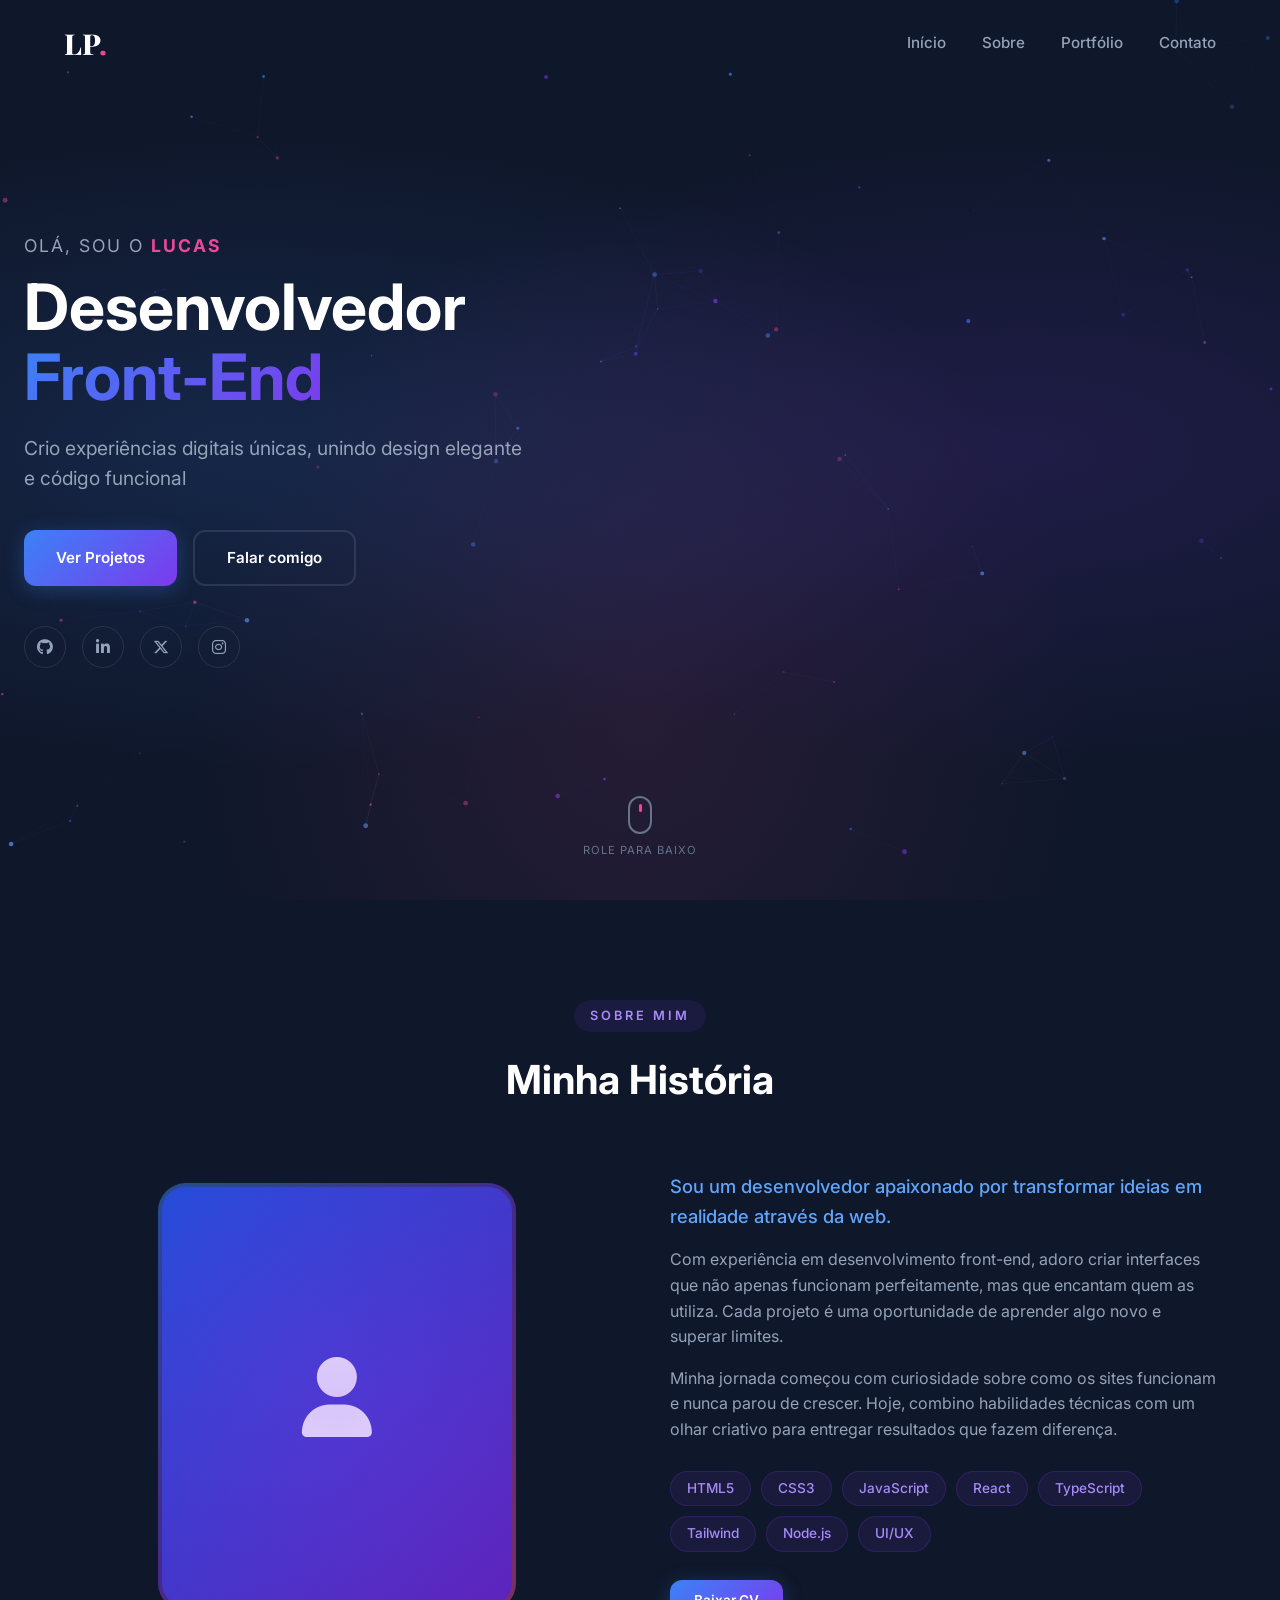
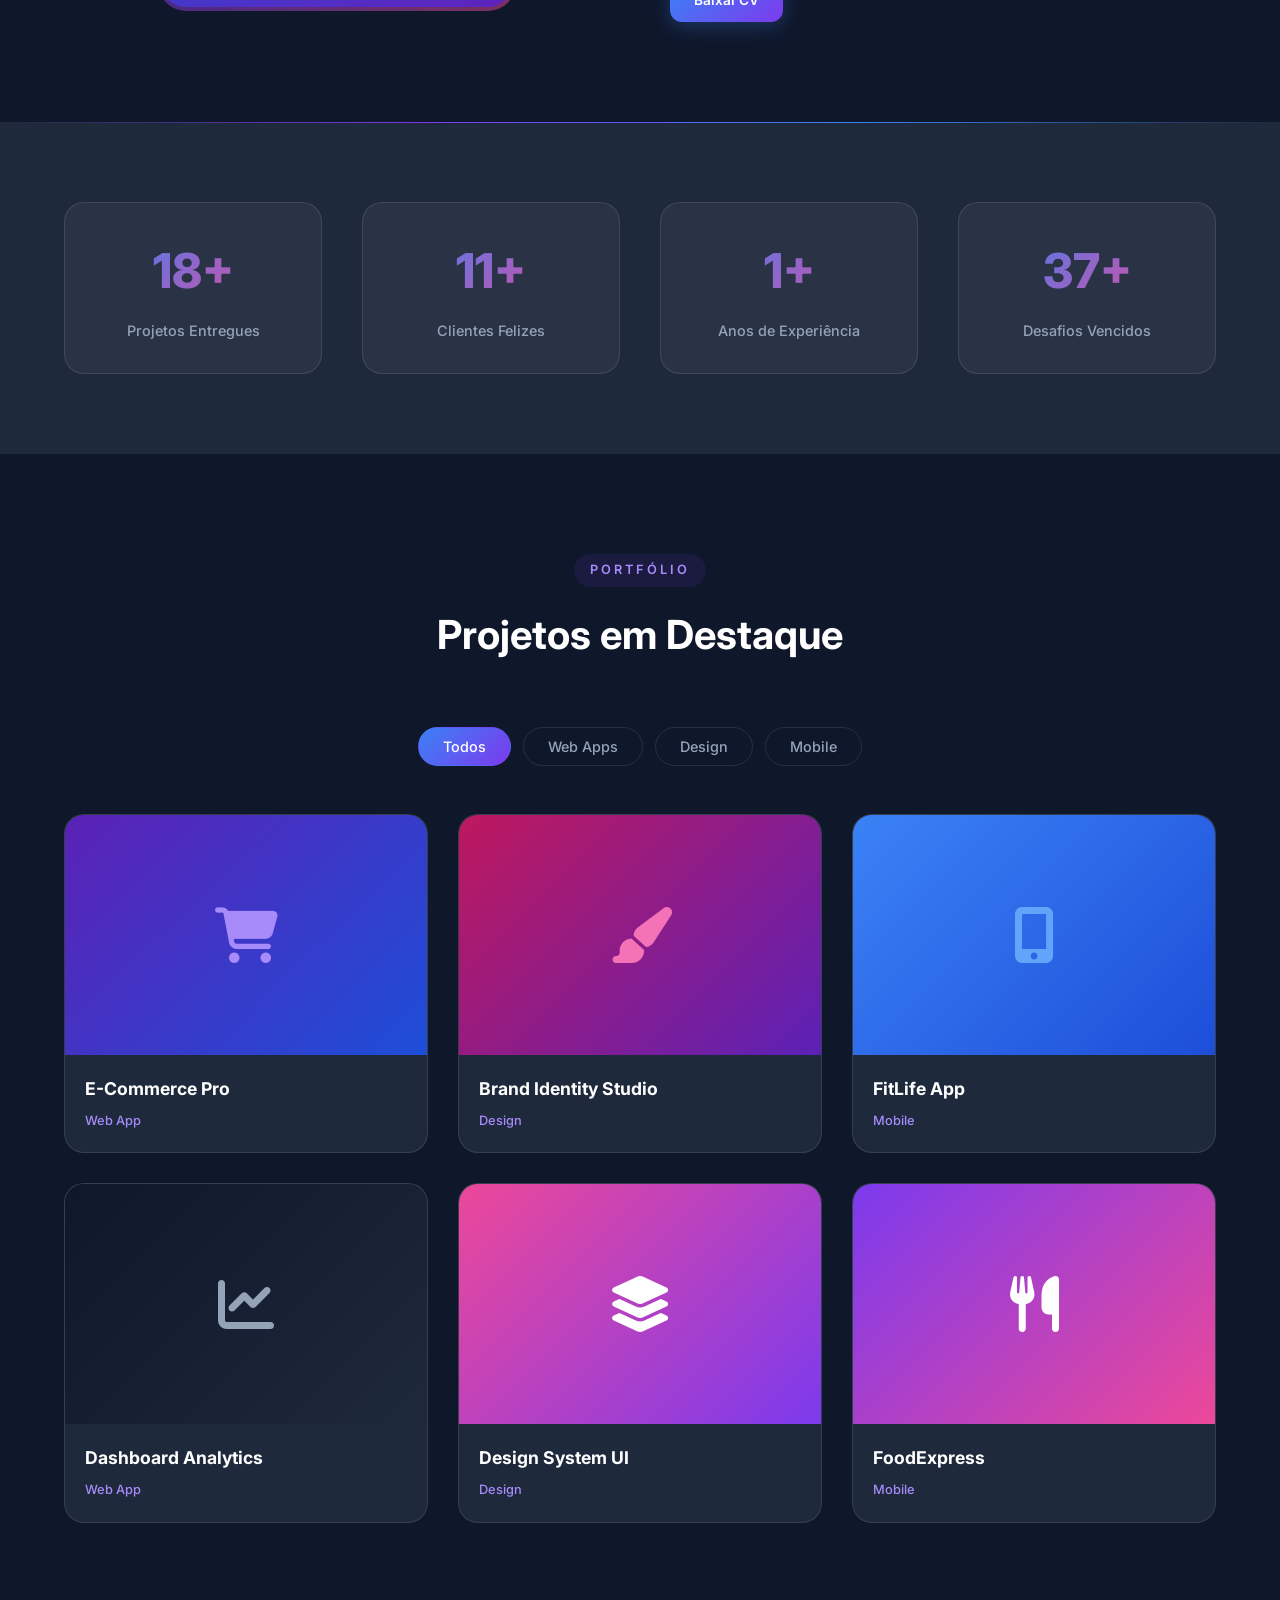
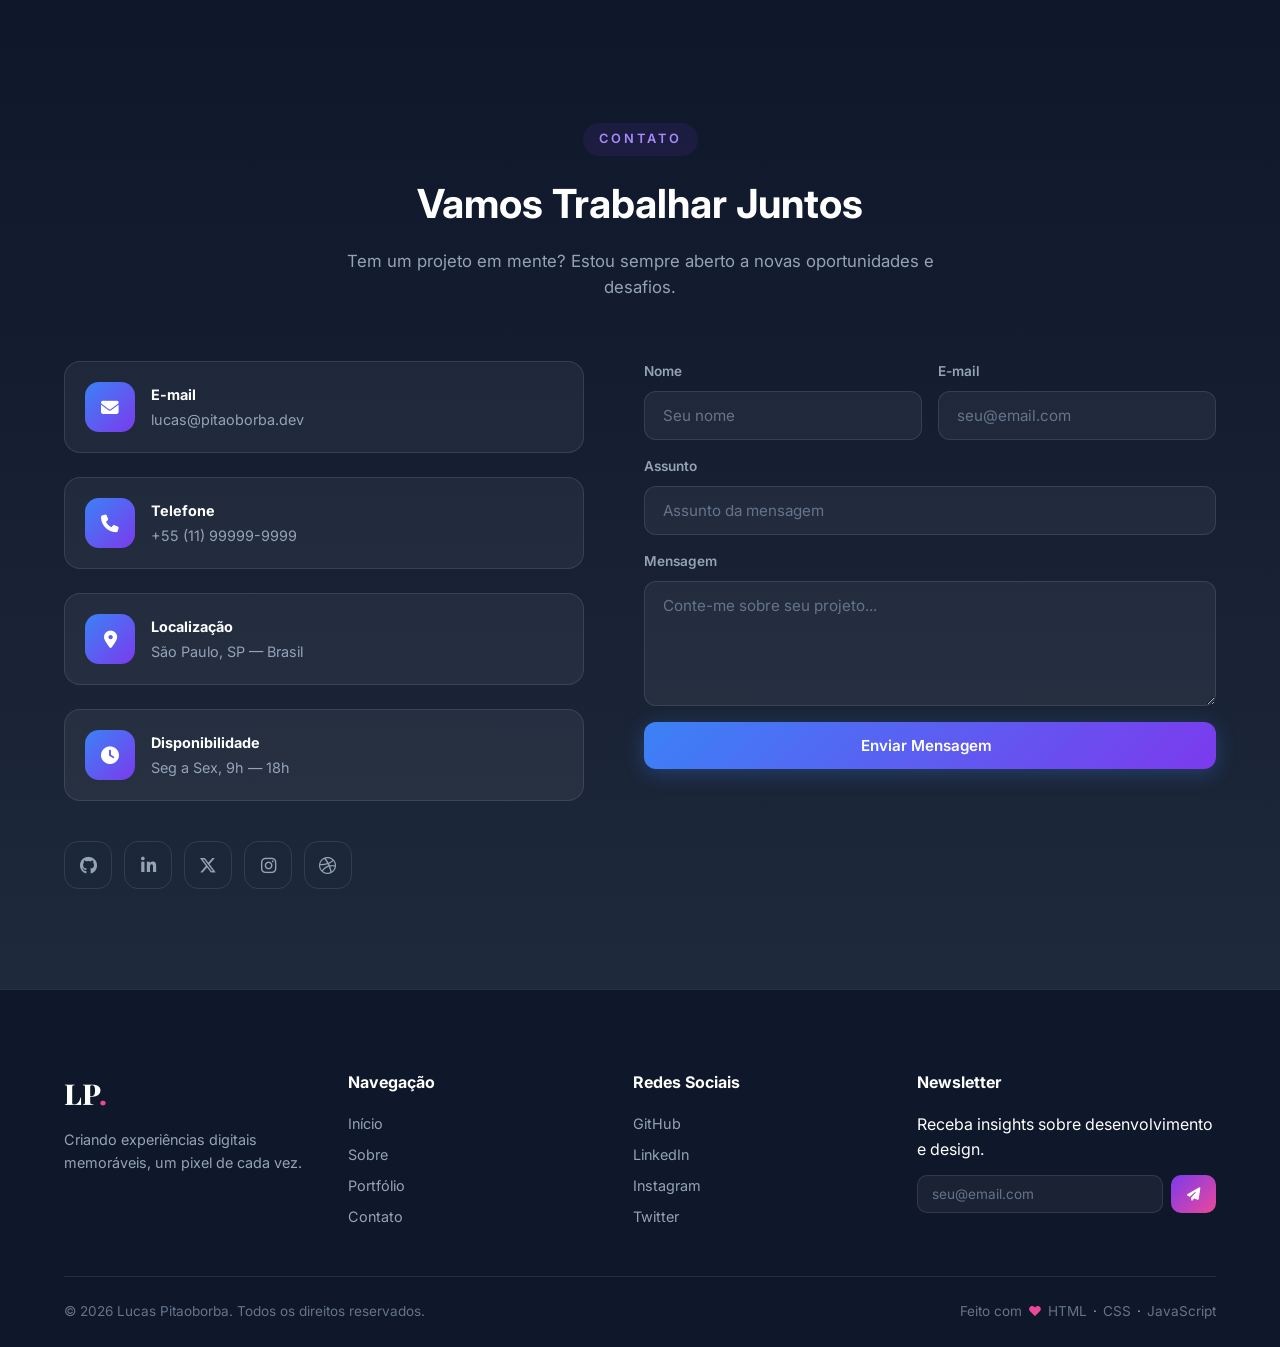
==== index.html @ 666e2760 "criacao do site" ====
<!DOCTYPE html>
<html lang="pt-BR">
<head>
  <meta charset="UTF-8">
  <meta name="viewport" content="width=device-width, initial-scale=1.0">
  <title>Lucas Pitaoborba — Portfólio</title>
  <link rel="stylesheet" href="style.css">
  <link rel="preconnect" href="https://fonts.googleapis.com">
  <link href="https://fonts.googleapis.com/css2?family=Inter:wght@300;400;500;600;700;800&family=Playfair+Display:wght@700&display=swap" rel="stylesheet">
  <link rel="stylesheet" href="https://cdnjs.cloudflare.com/ajax/libs/font-awesome/6.5.0/css/all.min.css">
</head>
<body>

  <!-- NAVBAR -->
  <nav class="navbar" id="navbar">
    <div class="nav-container">
      <a href="#" class="logo">LP<span>.</span></a>
      <ul class="nav-links" id="navLinks">
        <li><a href="#home">Início</a></li>
        <li><a href="#about">Sobre</a></li>
        <li><a href="#portfolio">Portfólio</a></li>
        <li><a href="#contact">Contato</a></li>
      </ul>
      <button class="hamburger" id="hamburger" aria-label="Menu">
        <span></span><span></span><span></span>
      </button>
    </div>
  </nav>

  <!-- HERO -->
  <section class="hero" id="home">
    <canvas id="heroCanvas"></canvas>
    <div class="hero-content">
      <p class="hero-greeting">Olá, sou o <span class="highlight">Lucas</span></p>
      <h1 class="hero-title">Desenvolvedor<br><span class="highlight">Front-End</span></h1>
      <p class="hero-subtitle">Crio experiências digitais únicas, unindo design elegante e código funcional</p>
      <div class="hero-buttons">
        <a href="#portfolio" class="btn btn-primary">Ver Projetos</a>
        <a href="#contact" class="btn btn-outline">Falar comigo</a>
      </div>
      <div class="hero-social">
        <a href="#" aria-label="GitHub"><i class="fab fa-github"></i></a>
        <a href="#" aria-label="LinkedIn"><i class="fab fa-linkedin-in"></i></a>
        <a href="#" aria-label="Twitter"><i class="fab fa-x-twitter"></i></a>
        <a href="#" aria-label="Instagram"><i class="fab fa-instagram"></i></a>
      </div>
    </div>
    <div class="scroll-indicator">
      <div class="mouse">
        <div class="wheel"></div>
      </div>
      <span>Role para baixo</span>
    </div>
  </section>

  <!-- ABOUT -->
  <section class="about" id="about">
    <div class="container">
      <div class="section-header">
        <span class="section-tag">Sobre Mim</span>
        <h2>Minha História</h2>
      </div>
      <div class="about-grid">
        <div class="about-image">
          <div class="image-wrapper">
            <div class="image-placeholder">
              <i class="fas fa-user"></i>
            </div>
            <div class="accent-border"></div>
          </div>
        </div>
        <div class="about-text">
          <p class="about-lead">Sou um desenvolvedor apaixonado por transformar ideias em realidade através da web.</p>
          <p>Com experiência em desenvolvimento front-end, adoro criar interfaces que não apenas funcionam perfeitamente, mas que encantam quem as utiliza. Cada projeto é uma oportunidade de aprender algo novo e superar limites.</p>
          <p>Minha jornada começou com curiosidade sobre como os sites funcionam e nunca parou de crescer. Hoje, combino habilidades técnicas com um olhar criativo para entregar resultados que fazem diferença.</p>
          <div class="skills">
            <div class="skill-tag">HTML5</div>
            <div class="skill-tag">CSS3</div>
            <div class="skill-tag">JavaScript</div>
            <div class="skill-tag">React</div>
            <div class="skill-tag">TypeScript</div>
            <div class="skill-tag">Tailwind</div>
            <div class="skill-tag">Node.js</div>
            <div class="skill-tag">UI/UX</div>
          </div>
          <a href="#" class="btn btn-primary btn-sm">Baixar CV</a>
        </div>
      </div>
    </div>
  </section>

  <!-- STATS -->
  <section class="stats">
    <div class="container">
      <div class="stats-grid">
        <div class="stat-item">
          <span class="stat-number" data-target="50">0</span>
          <span class="stat-label">Projetos Entregues</span>
        </div>
        <div class="stat-item">
          <span class="stat-number" data-target="30">0</span>
          <span class="stat-label">Clientes Felizes</span>
        </div>
        <div class="stat-item">
          <span class="stat-number" data-target="5">0</span>
          <span class="stat-label">Anos de Experiência</span>
        </div>
        <div class="stat-item">
          <span class="stat-number" data-target="100">0</span>
          <span class="stat-label">Desafios Vencidos</span>
        </div>
      </div>
    </div>
  </section>

  <!-- PORTFOLIO -->
  <section class="portfolio" id="portfolio">
    <div class="container">
      <div class="section-header">
        <span class="section-tag">Portfólio</span>
        <h2>Projetos em Destaque</h2>
      </div>
      <div class="filter-bar">
        <button class="filter-btn active" data-filter="all">Todos</button>
        <button class="filter-btn" data-filter="web">Web Apps</button>
        <button class="filter-btn" data-filter="design">Design</button>
        <button class="filter-btn" data-filter="mobile">Mobile</button>
      </div>
      <div class="portfolio-grid" id="portfolioGrid">
        <div class="portfolio-card" data-category="web">
          <div class="card-image">
            <div class="image-placeholder-purple">
              <i class="fas fa-shopping-cart"></i>
            </div>
            <div class="card-overlay">
              <div class="overlay-content">
                <h3>E-Commerce Pro</h3>
                <p>Plataforma de e-commerce completa com pagamento integrado</p>
                <div class="overlay-tags">
                  <span>React</span><span>Node.js</span><span>MongoDB</span>
                </div>
                <div class="card-links">
                  <a href="#" aria-label="Ver projeto"><i class="fas fa-external-link-alt"></i></a>
                  <a href="#" aria-label="Código fonte"><i class="fab fa-github"></i></a>
                </div>
              </div>
            </div>
          </div>
          <div class="card-info">
            <h4>E-Commerce Pro</h4>
            <span class="card-category">Web App</span>
          </div>
        </div>

        <div class="portfolio-card" data-category="design">
          <div class="card-image">
            <div class="image-placeholder-pink">
              <i class="fas fa-paint-brush"></i>
            </div>
            <div class="card-overlay">
              <div class="overlay-content">
                <h3>Brand Identity Studio</h3>
                <p>Redesign completo de identidade visual para startup</p>
                <div class="overlay-tags">
                  <span>Figma</span><span>Illustrator</span><span>CSS</span>
                </div>
                <div class="card-links">
                  <a href="#" aria-label="Ver projeto"><i class="fas fa-external-link-alt"></i></a>
                  <a href="#" aria-label="Código fonte"><i class="fab fa-github"></i></a>
                </div>
              </div>
            </div>
          </div>
          <div class="card-info">
            <h4>Brand Identity Studio</h4>
            <span class="card-category">Design</span>
          </div>
        </div>

        <div class="portfolio-card" data-category="mobile">
          <div class="card-image">
            <div class="image-placeholder-blue">
              <i class="fas fa-mobile-alt"></i>
            </div>
            <div class="card-overlay">
              <div class="overlay-content">
                <h3>FitLife App</h3>
                <p>App de monitoramento de fitness com gamificação</p>
                <div class="overlay-tags">
                  <span>React Native</span><span>Firebase</span><span>SVG</span>
                </div>
                <div class="card-links">
                  <a href="#" aria-label="Ver projeto"><i class="fas fa-external-link-alt"></i></a>
                  <a href="#" aria-label="Código fonte"><i class="fab fa-github"></i></a>
                </div>
              </div>
            </div>
          </div>
          <div class="card-info">
            <h4>FitLife App</h4>
            <span class="card-category">Mobile</span>
          </div>
        </div>

        <div class="portfolio-card" data-category="web">
          <div class="card-image">
            <div class="image-placeholder-dark">
              <i class="fas fa-chart-line"></i>
            </div>
            <div class="card-overlay">
              <div class="overlay-content">
                <h3>Dashboard Analytics</h3>
                <p>Dashboard interativo de analytics em tempo real</p>
                <div class="overlay-tags">
                  <span>Vue.js</span><span>D3.js</span><span>Express</span>
                </div>
                <div class="card-links">
                  <a href="#" aria-label="Ver projeto"><i class="fas fa-external-link-alt"></i></a>
                  <a href="#" aria-label="Código fonte"><i class="fab fa-github"></i></a>
                </div>
              </div>
            </div>
          </div>
          <div class="card-info">
            <h4>Dashboard Analytics</h4>
            <span class="card-category">Web App</span>
          </div>
        </div>

        <div class="portfolio-card" data-category="design">
          <div class="card-image">
            <div class="image-placeholder-rose">
              <i class="fas fa-layer-group"></i>
            </div>
            <div class="card-overlay">
              <div class="overlay-content">
                <h3>Design System UI</h3>
                <p>Sistema de design escalável com componentes reutilizáveis</p>
                <div class="overlay-tags">
                  <span>Storybook</span><span>TypeScript</span><span>CSS</span>
                </div>
                <div class="card-links">
                  <a href="#" aria-label="Ver projeto"><i class="fas fa-external-link-alt"></i></a>
                  <a href="#" aria-label="Código fonte"><i class="fab fa-github"></i></a>
                </div>
              </div>
            </div>
          </div>
          <div class="card-info">
            <h4>Design System UI</h4>
            <span class="card-category">Design</span>
          </div>
        </div>

        <div class="portfolio-card" data-category="mobile">
          <div class="card-image">
            <div class="image-placeholder-ultra">
              <i class="fas fa-utensils"></i>
            </div>
            <div class="card-overlay">
              <div class="overlay-content">
                <h3>FoodExpress</h3>
                <p>App de delivery com rastreamento em tempo real</p>
                <div class="overlay-tags">
                  <span>Flutter</span><span>Node.js</span><span>Mapbox</span>
                </div>
                <div class="card-links">
                  <a href="#" aria-label="Ver projeto"><i class="fas fa-external-link-alt"></i></a>
                  <a href="#" aria-label="Código fonte"><i class="fab fa-github"></i></a>
                </div>
              </div>
            </div>
          </div>
          <div class="card-info">
            <h4>FoodExpress</h4>
            <span class="card-category">Mobile</span>
          </div>
        </div>
      </div>
    </div>
  </section>

  <!-- CONTACT -->
  <section class="contact" id="contact">
    <div class="container">
      <div class="section-header">
        <span class="section-tag">Contato</span>
        <h2>Vamos Trabalhar Juntos</h2>
        <p class="section-desc">Tem um projeto em mente? Estou sempre aberto a novas oportunidades e desafios.</p>
      </div>
      <div class="contact-grid">
        <div class="contact-info">
          <div class="contact-item">
            <div class="contact-icon"><i class="fas fa-envelope"></i></div>
            <div>
              <h4>E-mail</h4>
              <p>lucas@pitaoborba.dev</p>
            </div>
          </div>
          <div class="contact-item">
            <div class="contact-icon"><i class="fas fa-phone"></i></div>
            <div>
              <h4>Telefone</h4>
              <p>+55 (11) 99999-9999</p>
            </div>
          </div>
          <div class="contact-item">
            <div class="contact-icon"><i class="fas fa-map-marker-alt"></i></div>
            <div>
              <h4>Localização</h4>
              <p>São Paulo, SP — Brasil</p>
            </div>
          </div>
          <div class="contact-item">
            <div class="contact-icon"><i class="fas fa-clock"></i></div>
            <div>
              <h4>Disponibilidade</h4>
              <p>Seg a Sex, 9h — 18h</p>
            </div>
          </div>
          <div class="contact-socials">
            <a href="#" class="contact-social" aria-label="GitHub"><i class="fab fa-github"></i></a>
            <a href="#" class="contact-social" aria-label="LinkedIn"><i class="fab fa-linkedin-in"></i></a>
            <a href="#" class="contact-social" aria-label="Twitter"><i class="fab fa-x-twitter"></i></a>
            <a href="#" class="contact-social" aria-label="Instagram"><i class="fab fa-instagram"></i></a>
            <a href="#" class="contact-social" aria-label="Dribbble"><i class="fab fa-dribbble"></i></a>
          </div>
        </div>
        <form class="contact-form" id="contactForm">
          <div class="form-row">
            <div class="form-group">
              <label for="name">Nome</label>
              <input type="text" id="name" name="name" placeholder="Seu nome" required>
            </div>
            <div class="form-group">
              <label for="email">E-mail</label>
              <input type="email" id="email" name="email" placeholder="seu@email.com" required>
            </div>
          </div>
          <div class="form-group">
            <label for="subject">Assunto</label>
            <input type="text" id="subject" name="subject" placeholder="Assunto da mensagem">
          </div>
          <div class="form-group">
            <label for="message">Mensagem</label>
            <textarea id="message" name="message" rows="5" placeholder="Conte-me sobre seu projeto..." required></textarea>
          </div>
          <button type="submit" class="btn btn-primary btn-full">
            <span class="btn-text">Enviar Mensagem</span>
            <span class="btn-loader"></span>
          </button>
          <div class="form-success" id="formSuccess" style="display:none;">
            <i class="fas fa-check-circle"></i>
            <p>Mensagem enviada com sucesso! Entrarei em contato em breve.</p>
          </div>
        </form>
      </div>
    </div>
  </section>

  <!-- FOOTER -->
  <footer class="footer">
    <div class="container">
      <div class="footer-grid">
        <div class="footer-brand">
          <a href="#" class="logo">LP<span>.</span></a>
          <p>Criando experiências digitais memoráveis, um pixel de cada vez.</p>
        </div>
        <div class="footer-links">
          <h4>Navegação</h4>
          <a href="#home">Início</a>
          <a href="#about">Sobre</a>
          <a href="#portfolio">Portfólio</a>
          <a href="#contact">Contato</a>
        </div>
        <div class="footer-links">
          <h4>Redes Sociais</h4>
          <a href="#">GitHub</a>
          <a href="#">LinkedIn</a>
          <a href="#">Instagram</a>
          <a href="#">Twitter</a>
        </div>
        <div class="footer-newsletter">
          <h4>Newsletter</h4>
          <p>Receba insights sobre desenvolvimento e design.</p>
          <form class="newsletter-form" id="newsletterForm">
            <input type="email" placeholder="seu@email.com" required>
            <button type="submit"><i class="fas fa-paper-plane"></i></button>
          </form>
        </div>
      </div>
      <div class="footer-bottom">
        <p>&copy; 2026 Lucas Pitaoborba. Todos os direitos reservados.</p>
        <div class="footer-tech">
          <span>Feito com</span>
          <span class="tech-heart">♥</span>
          <span>HTML</span>
          <span class="tech-dot">·</span>
          <span>CSS</span>
          <span class="tech-dot">·</span>
          <span>JavaScript</span>
        </div>
      </div>
    </div>
  </footer>

  <!-- BACK TO TOP -->
  <button class="back-to-top" id="backToTop" aria-label="Voltar ao topo">
    <i class="fas fa-chevron-up"></i>
  </button>

  <script src="script.js"></script>
</body>
</html>
---- style.css ----
/* ============================================
   CSS Variables & Reset
   ============================================ */
:root {
  --blue: #3B82F6;
  --blue-light: #60A5FA;
  --blue-dark: #1D4ED8;
  --purple: #7C3AED;
  --purple-light: #A78BFA;
  --purple-dark: #5B21B6;
  --pink: #EC4899;
  --pink-light: #F472B6;
  --pink-dark: #BE185D;
  --dark: #0F172A;
  --dark-light: #1E293B;
  --gray: #64748B;
  --gray-light: #94A3B8;
  --white: #FFFFFF;
  --glass: rgba(255, 255, 255, 0.05);
  --glass-border: rgba(255, 255, 255, 0.1);
  --shadow: 0 4px 30px rgba(0, 0, 0, 0.3);
  --transition: all 0.3s cubic-bezier(0.4, 0, 0.2, 1);
}

*, *::before, *::after {
  margin: 0;
  padding: 0;
  box-sizing: border-box;
}

html {
  scroll-behavior: smooth;
  scroll-padding-top: 80px;
}

body {
  font-family: 'Inter', sans-serif;
  background-color: var(--dark);
  color: var(--white);
  overflow-x: hidden;
  line-height: 1.6;
}

::selection {
  background: var(--purple);
  color: var(--white);
}

::-webkit-scrollbar {
  width: 8px;
}
::-webkit-scrollbar-track {
  background: var(--dark);
}
::-webkit-scrollbar-thumb {
  background: linear-gradient(var(--purple), var(--blue));
  border-radius: 4px;
}

a {
  text-decoration: none;
  color: inherit;
}

img {
  max-width: 100%;
  display: block;
}

.container {
  max-width: 1200px;
  margin: 0 auto;
  padding: 0 24px;
}

/* ============================================
   Navbar
   ============================================ */
.navbar {
  position: fixed;
  top: 0;
  left: 0;
  width: 100%;
  z-index: 1000;
  padding: 20px 0;
  transition: var(--transition);
}

.navbar.scrolled {
  background: rgba(15, 23, 42, 0.9);
  backdrop-filter: blur(20px);
  padding: 12px 0;
  border-bottom: 1px solid var(--glass-border);
}

.nav-container {
  max-width: 1200px;
  margin: 0 auto;
  padding: 0 24px;
  display: flex;
  justify-content: space-between;
  align-items: center;
}

.logo {
  font-size: 1.8rem;
  font-weight: 800;
  color: var(--white);
  font-family: 'Playfair Display', serif;
}

.logo span {
  color: var(--pink);
}

.nav-links {
  display: flex;
  list-style: none;
  gap: 36px;
}

.nav-links a {
  font-weight: 500;
  font-size: 0.95rem;
  color: var(--gray-light);
  transition: var(--transition);
  position: relative;
}

.nav-links a::after {
  content: '';
  position: absolute;
  bottom: -4px;
  left: 0;
  width: 0;
  height: 2px;
  background: linear-gradient(90deg, var(--blue), var(--purple));
  transition: var(--transition);
}

.nav-links a:hover {
  color: var(--white);
}

.nav-links a:hover::after {
  width: 100%;
}

.hamburger {
  display: none;
  flex-direction: column;
  gap: 5px;
  cursor: pointer;
  background: none;
  border: none;
  padding: 4px;
}

.hamburger span {
  width: 25px;
  height: 2px;
  background: var(--white);
  border-radius: 2px;
  transition: var(--transition);
}

.hamburger.active span:nth-child(1) {
  transform: rotate(45deg) translate(5px, 5px);
}
.hamburger.active span:nth-child(2) {
  opacity: 0;
}
.hamburger.active span:nth-child(3) {
  transform: rotate(-45deg) translate(5px, -5px);
}

/* ============================================
   Hero Section
   ============================================ */
.hero {
  min-height: 100vh;
  display: flex;
  align-items: center;
  position: relative;
  overflow: hidden;
  padding: 0 24px;
}

#heroCanvas {
  position: absolute;
  top: 0;
  left: 0;
  width: 100%;
  height: 100%;
  z-index: 0;
}

.hero::before {
  content: '';
  position: absolute;
  top: 0;
  left: 0;
  width: 100%;
  height: 100%;
  background: radial-gradient(ellipse at 20% 50%, rgba(59, 130, 246, 0.15) 0%, transparent 50%),
              radial-gradient(ellipse at 80% 50%, rgba(124, 58, 237, 0.15) 0%, transparent 50%),
              radial-gradient(ellipse at 50% 80%, rgba(236, 72, 153, 0.1) 0%, transparent 50%);
  z-index: 1;
}

.hero-content {
  position: relative;
  z-index: 2;
  max-width: 700px;
  animation: fadeUp 1s ease-out 0.3s both;
}

.hero-greeting {
  font-size: 1.1rem;
  color: var(--gray-light);
  margin-bottom: 12px;
  letter-spacing: 2px;
  text-transform: uppercase;
}

.hero-greeting .highlight {
  color: var(--pink);
  font-weight: 700;
}

.hero-title {
  font-size: 4rem;
  font-weight: 700;
  line-height: 1.1;
  margin-bottom: 20px;
}

.hero-title .highlight {
  background: linear-gradient(135deg, var(--blue), var(--purple));
  -webkit-background-clip: text;
  -webkit-text-fill-color: transparent;
  background-clip: text;
}

.hero-subtitle {
  font-size: 1.2rem;
  color: var(--gray-light);
  margin-bottom: 36px;
  max-width: 500px;
}

.hero-buttons {
  display: flex;
  gap: 16px;
  margin-bottom: 40px;
}

.hero-social {
  display: flex;
  gap: 16px;
}

.hero-social a {
  width: 42px;
  height: 42px;
  border-radius: 50%;
  border: 1px solid var(--glass-border);
  display: flex;
  align-items: center;
  justify-content: center;
  color: var(--gray-light);
  transition: var(--transition);
  font-size: 1rem;
}

.hero-social a:hover {
  background: linear-gradient(135deg, var(--blue), var(--purple));
  border-color: transparent;
  color: var(--white);
  transform: translateY(-3px);
}

/* Mouse scroll indicator */
.scroll-indicator {
  position: absolute;
  bottom: 40px;
  left: 50%;
  transform: translateX(-50%);
  display: flex;
  flex-direction: column;
  align-items: center;
  gap: 8px;
  z-index: 2;
  animation: float 2s ease-in-out infinite;
}

.scroll-indicator span {
  font-size: 0.7rem;
  color: var(--gray);
  letter-spacing: 1px;
  text-transform: uppercase;
}

.mouse {
  width: 24px;
  height: 38px;
  border: 2px solid var(--gray);
  border-radius: 12px;
  display: flex;
  justify-content: center;
  padding-top: 6px;
}

.wheel {
  width: 3px;
  height: 8px;
  background: var(--pink);
  border-radius: 2px;
  animation: scrollWheel 2s ease-in-out infinite;
}

@keyframes scrollWheel {
  0%, 100% { opacity: 1; transform: translateY(0); }
  50% { opacity: 0; transform: translateY(10px); }
}

/* ============================================
   Buttons
   ============================================ */
.btn {
  display: inline-flex;
  align-items: center;
  justify-content: center;
  gap: 8px;
  padding: 14px 32px;
  border-radius: 12px;
  font-weight: 600;
  font-size: 0.95rem;
  cursor: pointer;
  transition: var(--transition);
  border: none;
  font-family: inherit;
}

.btn-primary {
  background: linear-gradient(135deg, var(--blue), var(--purple));
  color: var(--white);
  box-shadow: 0 4px 20px rgba(59, 130, 246, 0.3);
}

.btn-primary:hover {
  transform: translateY(-2px);
  box-shadow: 0 8px 30px rgba(59, 130, 246, 0.4);
}

.btn-outline {
  background: transparent;
  color: var(--white);
  border: 2px solid var(--glass-border);
}

.btn-outline:hover {
  border-color: var(--purple);
  background: rgba(124, 58, 237, 0.1);
  transform: translateY(-2px);
}

.btn-sm {
  padding: 10px 24px;
  font-size: 0.85rem;
}

.btn-full {
  width: 100%;
}

/* ============================================
   Section Headers
   ============================================ */
.section-header {
  text-align: center;
  margin-bottom: 60px;
}

.section-tag {
  display: inline-block;
  font-size: 0.8rem;
  font-weight: 600;
  text-transform: uppercase;
  letter-spacing: 3px;
  color: var(--purple-light);
  background: rgba(124, 58, 237, 0.1);
  padding: 6px 16px;
  border-radius: 20px;
  margin-bottom: 16px;
}

.section-header h2 {
  font-size: 2.5rem;
  font-weight: 700;
  margin-bottom: 12px;
}

.section-header h2 .highlight {
  background: linear-gradient(135deg, var(--blue), var(--pink));
  -webkit-background-clip: text;
  -webkit-text-fill-color: transparent;
  background-clip: text;
}

.section-desc {
  color: var(--gray-light);
  max-width: 600px;
  margin: 0 auto;
  font-size: 1.05rem;
}

/* ============================================
   About Section
   ============================================ */
.about {
  padding: 100px 0;
  background: linear-gradient(180deg, var(--dark) 0%, rgba(15, 23, 42, 0.95) 100%);
}

.about-grid {
  display: grid;
  grid-template-columns: 1fr 1fr;
  gap: 60px;
  align-items: center;
}

.about-image {
  display: flex;
  justify-content: center;
}

.image-wrapper {
  position: relative;
  width: 350px;
  height: 420px;
}

.image-placeholder {
  width: 100%;
  height: 100%;
  border-radius: 24px;
  background: linear-gradient(135deg, var(--blue-dark), var(--purple-dark));
  display: flex;
  align-items: center;
  justify-content: center;
  font-size: 5rem;
  color: var(--white);
  position: relative;
  overflow: hidden;
}

.image-placeholder::before {
  content: '';
  position: absolute;
  top: -50%;
  left: -50%;
  width: 200%;
  height: 200%;
  background: radial-gradient(circle, rgba(124, 58, 237, 0.3) 0%, transparent 70%);
  animation: rotateGlow 6s linear infinite;
}

@keyframes rotateGlow {
  from { transform: rotate(0deg); }
  to { transform: rotate(360deg); }
}

.accent-border {
  position: absolute;
  inset: -4px;
  border-radius: 28px;
  background: linear-gradient(135deg, var(--blue), var(--purple), var(--pink));
  z-index: -1;
  opacity: 0.5;
}

.about-text .about-lead {
  font-size: 1.15rem;
  color: var(--blue-light);
  font-weight: 500;
  margin-bottom: 16px;
}

.about-text p {
  color: var(--gray-light);
  margin-bottom: 16px;
  font-size: 1rem;
}

.skills {
  display: flex;
  flex-wrap: wrap;
  gap: 10px;
  margin: 28px 0;
}

.skill-tag {
  padding: 6px 16px;
  border-radius: 20px;
  font-size: 0.85rem;
  font-weight: 500;
  background: rgba(124, 58, 237, 0.1);
  border: 1px solid rgba(124, 58, 237, 0.2);
  color: var(--purple-light);
  transition: var(--transition);
}

.skill-tag:hover {
  background: rgba(124, 58, 237, 0.2);
  border-color: var(--purple);
  transform: translateY(-2px);
}

/* ============================================
   Stats Section
   ============================================ */
.stats {
  padding: 80px 0;
  background: var(--dark-light);
  position: relative;
  overflow: hidden;
}

.stats::before {
  content: '';
  position: absolute;
  top: 0;
  left: 0;
  width: 100%;
  height: 1px;
  background: linear-gradient(90deg, transparent, var(--purple), var(--blue), transparent);
}

.stats-grid {
  display: grid;
  grid-template-columns: repeat(4, 1fr);
  gap: 40px;
}

.stat-item {
  text-align: center;
  padding: 30px;
  border-radius: 20px;
  background: var(--glass);
  border: 1px solid var(--glass-border);
  transition: var(--transition);
}

.stat-item:hover {
  transform: translateY(-8px);
  border-color: var(--purple);
  box-shadow: 0 20px 40px rgba(124, 58, 237, 0.1);
}

.stat-number {
  display: block;
  font-size: 3rem;
  font-weight: 800;
  background: linear-gradient(135deg, var(--blue), var(--pink));
  -webkit-background-clip: text;
  -webkit-text-fill-color: transparent;
  background-clip: text;
  margin-bottom: 8px;
}

.stat-label {
  color: var(--gray-light);
  font-size: 0.9rem;
  font-weight: 500;
}

/* ============================================
   Portfolio Section
   ============================================ */
.portfolio {
  padding: 100px 0;
  background: var(--dark);
}

.filter-bar {
  display: flex;
  justify-content: center;
  gap: 12px;
  margin-bottom: 48px;
  flex-wrap: wrap;
}

.filter-btn {
  padding: 10px 24px;
  border-radius: 25px;
  border: 1px solid var(--glass-border);
  background: transparent;
  color: var(--gray-light);
  font-family: inherit;
  font-size: 0.9rem;
  font-weight: 500;
  cursor: pointer;
  transition: var(--transition);
}

.filter-btn:hover,
.filter-btn.active {
  background: linear-gradient(135deg, var(--blue), var(--purple));
  border-color: transparent;
  color: var(--white);
}

.portfolio-grid {
  display: grid;
  grid-template-columns: repeat(3, 1fr);
  gap: 30px;
}

.portfolio-card {
  border-radius: 20px;
  overflow: hidden;
  background: var(--dark-light);
  border: 1px solid var(--glass-border);
  transition: var(--transition);
  cursor: pointer;
}

.portfolio-card:hover {
  transform: translateY(-8px);
  border-color: var(--purple);
  box-shadow: 0 20px 40px rgba(124, 58, 237, 0.15);
}

.portfolio-card.hidden {
  display: none;
}

.card-image {
  position: relative;
  height: 240px;
  overflow: hidden;
}

.image-placeholder-purple,
.image-placeholder-pink,
.image-placeholder-blue,
.image-placeholder-dark,
.image-placeholder-rose,
.image-placeholder-ultra {
  width: 100%;
  height: 100%;
  display: flex;
  align-items: center;
  justify-content: center;
  font-size: 3.5rem;
  transition: var(--transition);
}

.image-placeholder-purple {
  background: linear-gradient(135deg, var(--purple-dark), var(--blue-dark));
  color: var(--purple-light);
}

.image-placeholder-pink {
  background: linear-gradient(135deg, var(--pink-dark), var(--purple-dark));
  color: var(--pink-light);
}

.image-placeholder-blue {
  background: linear-gradient(135deg, var(--blue), var(--blue-dark));
  color: var(--blue-light);
}

.image-placeholder-dark {
  background: linear-gradient(135deg, var(--dark), var(--dark-light));
  color: var(--gray-light);
}

.image-placeholder-rose {
  background: linear-gradient(135deg, var(--pink), var(--purple));
  color: var(--white);
}

.image-placeholder-ultra {
  background: linear-gradient(135deg, var(--purple), var(--pink));
  color: var(--white);
}

.card-overlay {
  position: absolute;
  inset: 0;
  background: rgba(15, 23, 42, 0.9);
  display: flex;
  align-items: center;
  justify-content: center;
  opacity: 0;
  transition: var(--transition);
}

.portfolio-card:hover .card-overlay {
  opacity: 1;
}

.overlay-content {
  text-align: center;
  padding: 24px;
  transform: translateY(20px);
  transition: var(--transition);
}

.portfolio-card:hover .overlay-content {
  transform: translateY(0);
}

.overlay-content h3 {
  font-size: 1.3rem;
  margin-bottom: 8px;
}

.overlay-content p {
  color: var(--gray-light);
  font-size: 0.9rem;
  margin-bottom: 16px;
}

.overlay-tags {
  display: flex;
  gap: 8px;
  justify-content: center;
  flex-wrap: wrap;
  margin-bottom: 16px;
}

.overlay-tags span {
  padding: 4px 10px;
  border-radius: 12px;
  font-size: 0.75rem;
  background: rgba(124, 58, 237, 0.2);
  color: var(--purple-light);
}

.card-links {
  display: flex;
  gap: 12px;
  justify-content: center;
}

.card-links a {
  width: 40px;
  height: 40px;
  border-radius: 50%;
  background: linear-gradient(135deg, var(--blue), var(--purple));
  display: flex;
  align-items: center;
  justify-content: center;
  color: var(--white);
  transition: var(--transition);
  font-size: 1rem;
}

.card-links a:hover {
  transform: scale(1.1);
}

.card-info {
  padding: 20px;
}

.card-info h4 {
  font-size: 1.1rem;
  margin-bottom: 4px;
}

.card-category {
  font-size: 0.8rem;
  color: var(--purple-light);
  font-weight: 500;
}

/* ============================================
   Contact Section
   ============================================ */
.contact {
  padding: 100px 0;
  background: linear-gradient(180deg, var(--dark) 0%, var(--dark-light) 100%);
}

.contact-grid {
  display: grid;
  grid-template-columns: 1fr 1fr;
  gap: 60px;
  align-items: start;
}

.contact-info {
  display: flex;
  flex-direction: column;
  gap: 24px;
}

.contact-item {
  display: flex;
  align-items: center;
  gap: 16px;
  padding: 20px;
  background: var(--glass);
  border: 1px solid var(--glass-border);
  border-radius: 16px;
  transition: var(--transition);
}

.contact-item:hover {
  border-color: var(--purple);
  transform: translateX(4px);
}

.contact-icon {
  width: 50px;
  height: 50px;
  border-radius: 14px;
  background: linear-gradient(135deg, var(--blue), var(--purple));
  display: flex;
  align-items: center;
  justify-content: center;
  font-size: 1.1rem;
  color: var(--white);
  flex-shrink: 0;
}

.contact-item h4 {
  font-size: 0.9rem;
  margin-bottom: 2px;
}

.contact-item p {
  color: var(--gray-light);
  font-size: 0.9rem;
}

.contact-socials {
  display: flex;
  gap: 12px;
  margin-top: 16px;
}

.contact-social {
  width: 48px;
  height: 48px;
  border-radius: 14px;
  border: 1px solid var(--glass-border);
  display: flex;
  align-items: center;
  justify-content: center;
  color: var(--gray-light);
  transition: var(--transition);
  font-size: 1.1rem;
}

.contact-social:hover {
  background: linear-gradient(135deg, var(--purple), var(--pink));
  border-color: transparent;
  color: var(--white);
  transform: translateY(-3px);
}

/* Form */
.contact-form {
  display: flex;
  flex-direction: column;
  gap: 16px;
}

.form-row {
  display: grid;
  grid-template-columns: 1fr 1fr;
  gap: 16px;
}

.form-group {
  display: flex;
  flex-direction: column;
  gap: 8px;
}

.form-group label {
  font-size: 0.85rem;
  font-weight: 600;
  color: var(--gray-light);
}

.form-group input,
.form-group textarea {
  padding: 14px 18px;
  border-radius: 12px;
  border: 1px solid var(--glass-border);
  background: var(--glass);
  color: var(--white);
  font-family: inherit;
  font-size: 0.95rem;
  transition: var(--transition);
  outline: none;
}

.form-group input:focus,
.form-group textarea:focus {
  border-color: var(--purple);
  box-shadow: 0 0 0 3px rgba(124, 58, 237, 0.15);
}

.form-group input::placeholder,
.form-group textarea::placeholder {
  color: var(--gray);
}

.form-group textarea {
  resize: vertical;
  min-height: 120px;
}

.form-success {
  text-align: center;
  padding: 20px;
  border-radius: 12px;
  background: rgba(16, 185, 129, 0.1);
  border: 1px solid rgba(16, 185, 129, 0.3);
  color: #10B981;
}

.form-success i {
  font-size: 2rem;
  margin-bottom: 8px;
  display: block;
}

/* ============================================
   Footer
   ============================================ */
.footer {
  padding: 80px 0 0;
  background: var(--dark);
  border-top: 1px solid var(--glass-border);
}

.footer-grid {
  display: grid;
  grid-template-columns: 1fr 1fr 1fr 1fr;
  gap: 40px;
  padding-bottom: 40px;
  border-bottom: 1px solid var(--glass-border);
}

.footer-brand p {
  color: var(--gray-light);
  font-size: 0.9rem;
  margin-top: 12px;
  max-width: 300px;
}

.footer-links h4,
.footer-newsletter h4 {
  font-size: 1rem;
  margin-bottom: 16px;
  color: var(--white);
}

.footer-links a,
.footer-newsletter a {
  display: block;
  color: var(--gray-light);
  font-size: 0.9rem;
  margin-bottom: 8px;
  transition: var(--transition);
}

.footer-links a:hover {
  color: var(--purple-light);
  padding-left: 4px;
}

.newsletter-form {
  display: flex;
  gap: 8px;
  margin-top: 12px;
}

.newsletter-form input {
  flex: 1;
  padding: 10px 14px;
  border-radius: 10px;
  border: 1px solid var(--glass-border);
  background: var(--glass);
  color: var(--white);
  font-family: inherit;
  font-size: 0.85rem;
  outline: none;
  transition: var(--transition);
}

.newsletter-form input:focus {
  border-color: var(--purple);
}

.newsletter-form input::placeholder {
  color: var(--gray);
}

.newsletter-form button {
  padding: 10px 16px;
  border-radius: 10px;
  border: none;
  background: linear-gradient(135deg, var(--purple), var(--pink));
  color: var(--white);
  cursor: pointer;
  transition: var(--transition);
}

.newsletter-form button:hover {
  transform: scale(1.05);
}

.footer-bottom {
  display: flex;
  justify-content: space-between;
  align-items: center;
  padding: 24px 0;
  flex-wrap: wrap;
  gap: 16px;
}

.footer-bottom p {
  color: var(--gray);
  font-size: 0.85rem;
}

.footer-tech {
  display: flex;
  align-items: center;
  gap: 6px;
  color: var(--gray);
  font-size: 0.85rem;
}

.tech-heart {
  color: var(--pink);
}

.tech-dot {
  color: var(--gray-light);
}

/* ============================================
   Back to Top
   ============================================ */
.back-to-top {
  position: fixed;
  bottom: 30px;
  right: 30px;
  width: 50px;
  height: 50px;
  border-radius: 50%;
  background: linear-gradient(135deg, var(--blue), var(--purple));
  border: none;
  color: var(--white);
  font-size: 1.2rem;
  cursor: pointer;
  opacity: 0;
  visibility: hidden;
  transition: var(--transition);
  z-index: 100;
  box-shadow: 0 4px 15px rgba(59, 130, 246, 0.3);
}

.back-to-top.visible {
  opacity: 1;
  visibility: visible;
}

.back-to-top:hover {
  transform: translateY(-3px);
  box-shadow: 0 8px 25px rgba(59, 130, 246, 0.4);
}

/* ============================================
   Animations
   ============================================ */
@keyframes fadeUp {
  from {
    opacity: 0;
    transform: translateY(30px);
  }
  to {
    opacity: 1;
    transform: translateY(0);
  }
}

@keyframes float {
  0%, 100% { transform: translateX(-50%) translateY(0); }
  50% { transform: translateX(-50%) translateY(10px); }
}

/* Scroll Reveal */
.reveal {
  opacity: 0;
  transform: translateY(40px);
  transition: opacity 0.8s ease, transform 0.8s ease;
}

.reveal.active {
  opacity: 1;
  transform: translateY(0);
}

/* ============================================
   Responsive
   ============================================ */
@media (max-width: 1024px) {
  .portfolio-grid {
    grid-template-columns: repeat(2, 1fr);
  }
  .footer-grid {
    grid-template-columns: repeat(2, 1fr);
  }
}

@media (max-width: 768px) {
  .hamburger {
    display: flex;
  }
  .nav-links {
    position: fixed;
    top: 0;
    right: -100%;
    width: 280px;
    height: 100vh;
    background: rgba(15, 23, 42, 0.98);
    backdrop-filter: blur(20px);
    flex-direction: column;
    justify-content: center;
    align-items: center;
    gap: 32px;
    transition: var(--transition);
    border-left: 1px solid var(--glass-border);
  }
  .nav-links.active {
    right: 0;
  }
  .hero-title {
    font-size: 2.5rem;
  }
  .hero-buttons {
    flex-direction: column;
  }
  .about-grid {
    grid-template-columns: 1fr;
    gap: 40px;
  }
  .stats-grid {
    grid-template-columns: repeat(2, 1fr);
    gap: 20px;
  }
  .portfolio-grid {
    grid-template-columns: 1fr;
  }
  .contact-grid {
    grid-template-columns: 1fr;
  }
  .form-row {
    grid-template-columns: 1fr;
  }
  .footer-grid {
    grid-template-columns: 1fr;
    gap: 24px;
  }
  .section-header h2 {
    font-size: 2rem;
  }
  .image-wrapper {
    width: 280px;
    height: 340px;
  }
}

@media (max-width: 480px) {
  .hero-title {
    font-size: 2rem;
  }
  .stats-grid {
    grid-template-columns: 1fr;
  }
  .stat-number {
    font-size: 2.2rem;
  }
}
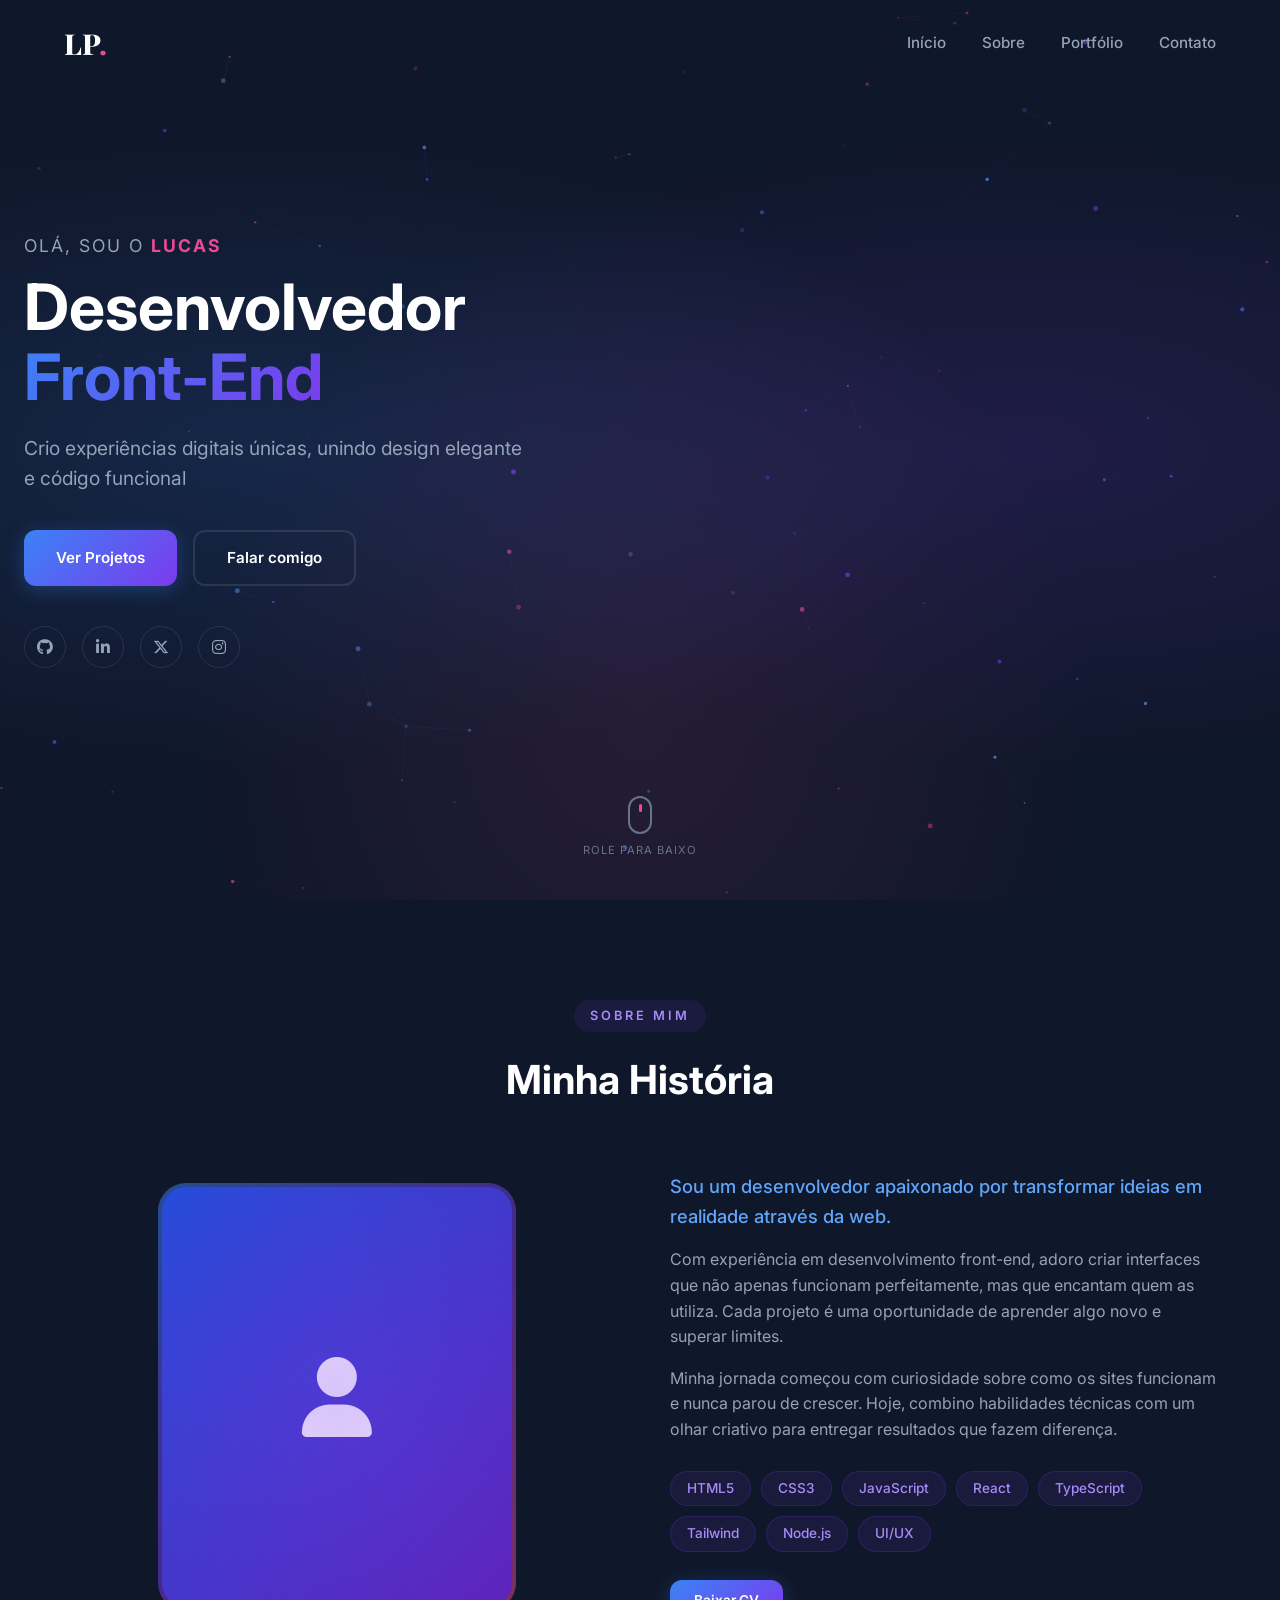
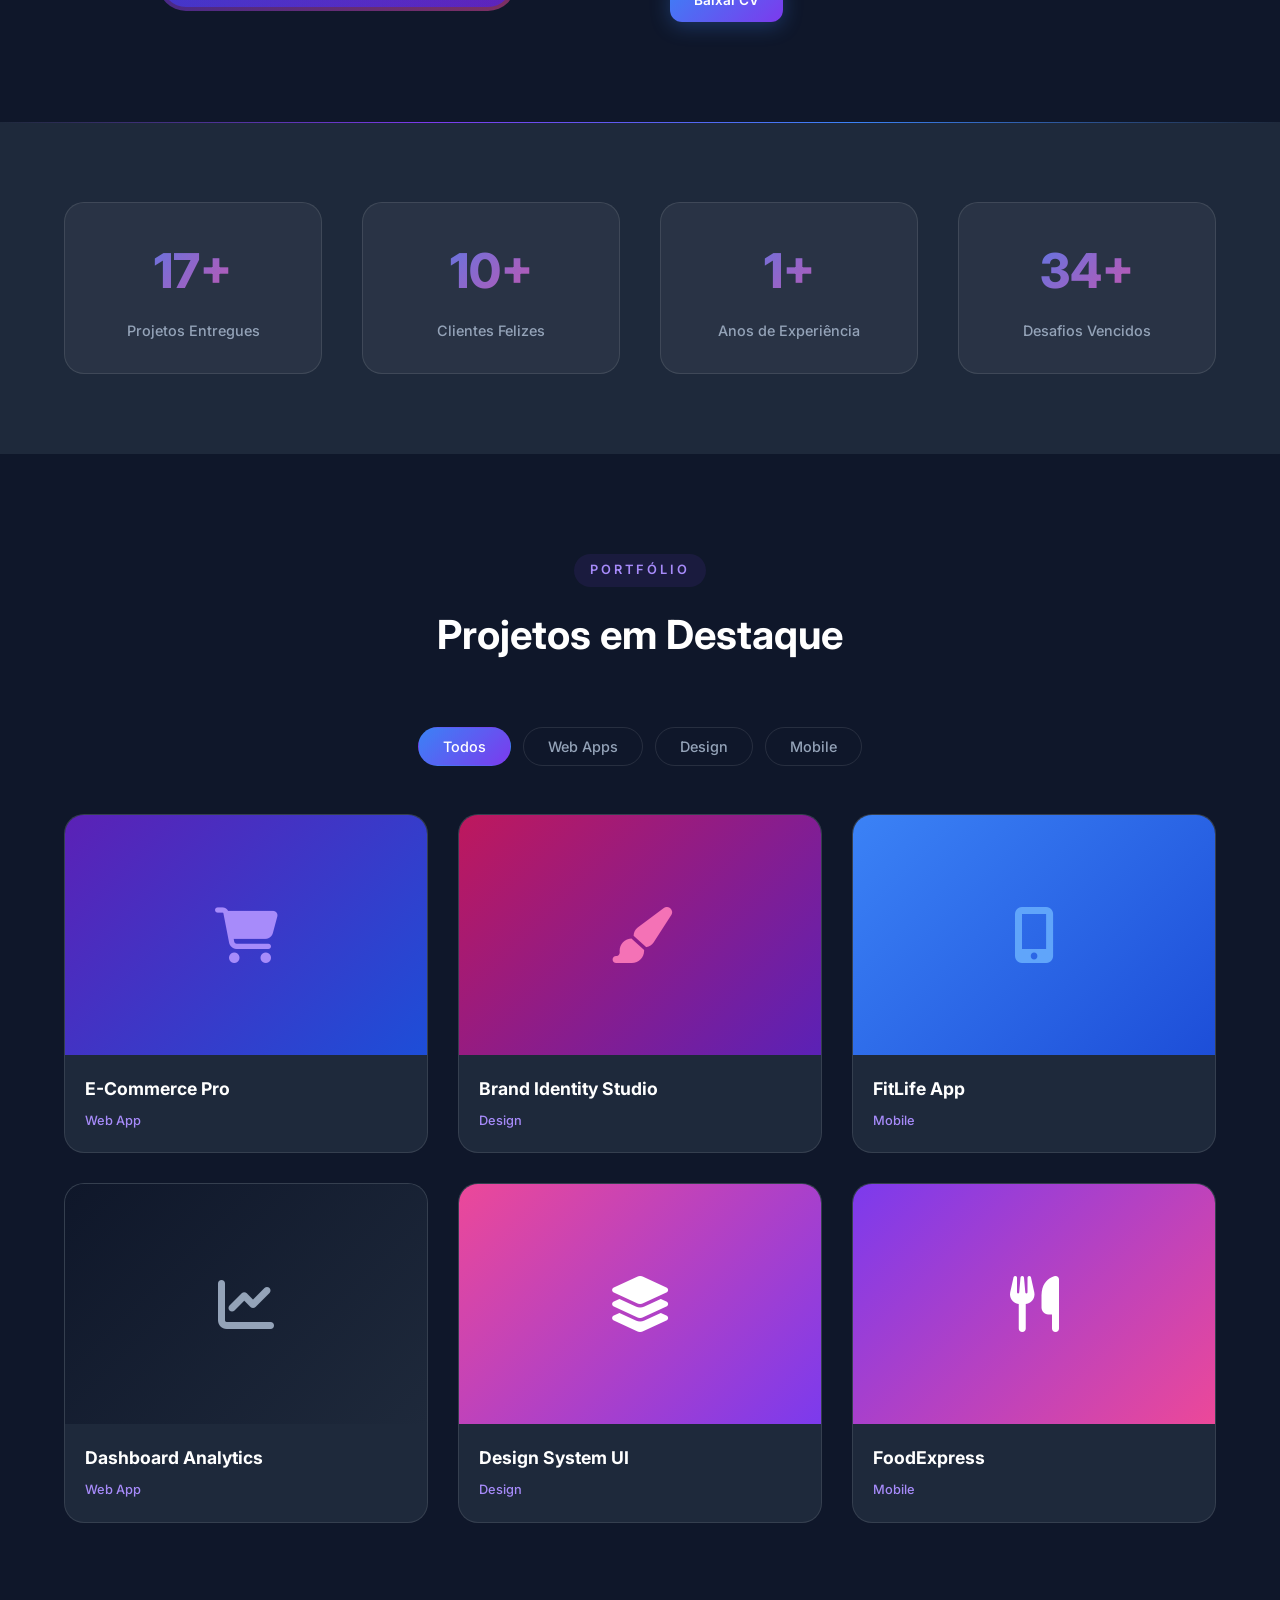
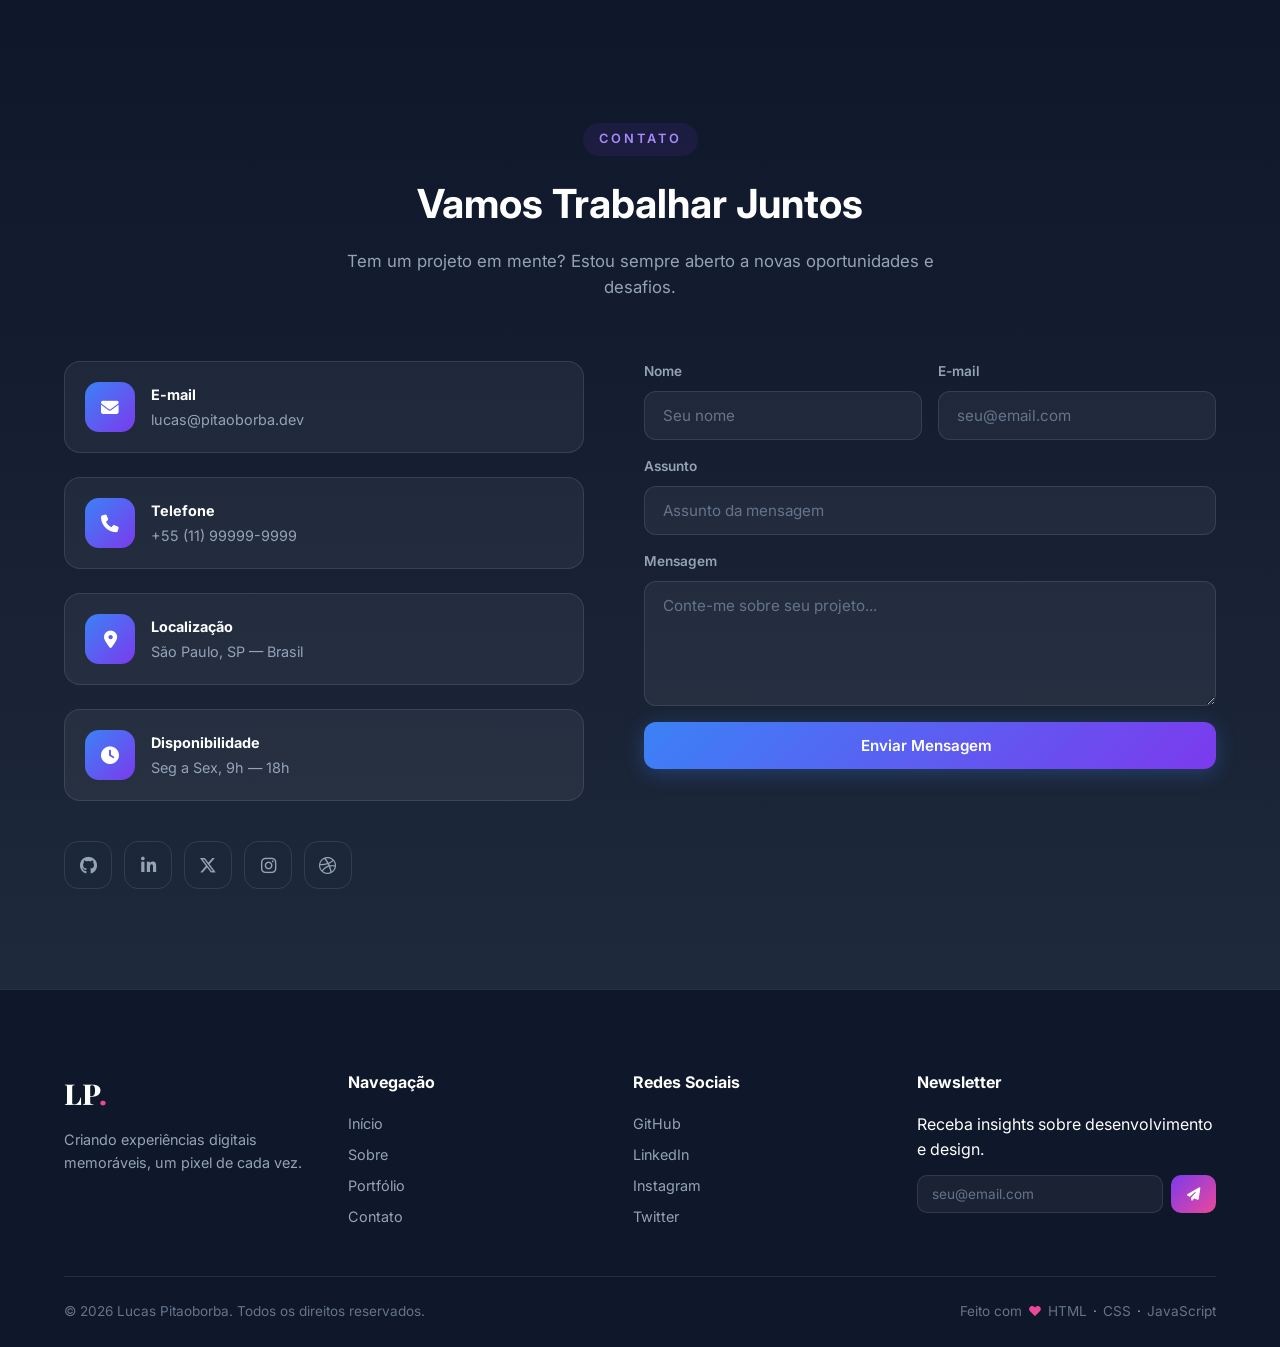
==== commit bcc59cb2: "arrumando imagens" ====
--- a/index.html
+++ b/index.html
@@ -1,3 +1,4 @@
+
 <!DOCTYPE html>
 <html lang="pt-BR">
 <head>
@@ -21,7 +22,7 @@
         <li><a href="#portfolio">Portfólio</a></li>
         <li><a href="#contact">Contato</a></li>
       </ul>
-      <button class="hamburger" id="hamburger" aria-label="Menu">
+      <button class="hamburger" id="hamburger" aria-label="Menu" aria-expanded="false" aria-controls="navLinks">
         <span></span><span></span><span></span>
       </button>
     </div>
@@ -140,8 +141,8 @@
                   <span>React</span><span>Node.js</span><span>MongoDB</span>
                 </div>
                 <div class="card-links">
-                  <a href="#" aria-label="Ver projeto"><i class="fas fa-external-link-alt"></i></a>
-                  <a href="#" aria-label="Código fonte"><i class="fab fa-github"></i></a>
+                  <a href="#" class="card-links-project" aria-label="Ver projeto"><i class="fas fa-external-link-alt"></i></a>
+                  <a href="#" class="card-links-code" aria-label="Código fonte"><i class="fab fa-github"></i></a>
                 </div>
               </div>
             </div>
@@ -165,8 +166,8 @@
                   <span>Figma</span><span>Illustrator</span><span>CSS</span>
                 </div>
                 <div class="card-links">
-                  <a href="#" aria-label="Ver projeto"><i class="fas fa-external-link-alt"></i></a>
-                  <a href="#" aria-label="Código fonte"><i class="fab fa-github"></i></a>
+                  <a href="#" class="card-links-project" aria-label="Ver projeto"><i class="fas fa-external-link-alt"></i></a>
+                  <a href="#" class="card-links-code" aria-label="Código fonte"><i class="fab fa-github"></i></a>
                 </div>
               </div>
             </div>
@@ -190,8 +191,8 @@
                   <span>React Native</span><span>Firebase</span><span>SVG</span>
                 </div>
                 <div class="card-links">
-                  <a href="#" aria-label="Ver projeto"><i class="fas fa-external-link-alt"></i></a>
-                  <a href="#" aria-label="Código fonte"><i class="fab fa-github"></i></a>
+                  <a href="#" class="card-links-project" aria-label="Ver projeto"><i class="fas fa-external-link-alt"></i></a>
+                  <a href="#" class="card-links-code" aria-label="Código fonte"><i class="fab fa-github"></i></a>
                 </div>
               </div>
             </div>
@@ -215,8 +216,8 @@
                   <span>Vue.js</span><span>D3.js</span><span>Express</span>
                 </div>
                 <div class="card-links">
-                  <a href="#" aria-label="Ver projeto"><i class="fas fa-external-link-alt"></i></a>
-                  <a href="#" aria-label="Código fonte"><i class="fab fa-github"></i></a>
+                  <a href="#" class="card-links-project" aria-label="Ver projeto"><i class="fas fa-external-link-alt"></i></a>
+                  <a href="#" class="card-links-code" aria-label="Código fonte"><i class="fab fa-github"></i></a>
                 </div>
               </div>
             </div>
@@ -240,8 +241,8 @@
                   <span>Storybook</span><span>TypeScript</span><span>CSS</span>
                 </div>
                 <div class="card-links">
-                  <a href="#" aria-label="Ver projeto"><i class="fas fa-external-link-alt"></i></a>
-                  <a href="#" aria-label="Código fonte"><i class="fab fa-github"></i></a>
+                  <a href="#" class="card-links-project" aria-label="Ver projeto"><i class="fas fa-external-link-alt"></i></a>
+                  <a href="#" class="card-links-code" aria-label="Código fonte"><i class="fab fa-github"></i></a>
                 </div>
               </div>
             </div>
@@ -265,8 +266,8 @@
                   <span>Flutter</span><span>Node.js</span><span>Mapbox</span>
                 </div>
                 <div class="card-links">
-                  <a href="#" aria-label="Ver projeto"><i class="fas fa-external-link-alt"></i></a>
-                  <a href="#" aria-label="Código fonte"><i class="fab fa-github"></i></a>
+                  <a href="#" class="card-links-project" aria-label="Ver projeto"><i class="fas fa-external-link-alt"></i></a>
+                  <a href="#" class="card-links-code" aria-label="Código fonte"><i class="fab fa-github"></i></a>
                 </div>
               </div>
             </div>
@@ -330,11 +331,11 @@
           <div class="form-row">
             <div class="form-group">
               <label for="name">Nome</label>
-              <input type="text" id="name" name="name" placeholder="Seu nome" required>
+              <input type="text" id="name" name="name" placeholder="Seu nome" autocomplete="name" required>
             </div>
             <div class="form-group">
               <label for="email">E-mail</label>
-              <input type="email" id="email" name="email" placeholder="seu@email.com" required>
+              <input type="email" id="email" name="email" placeholder="seu@email.com" autocomplete="email" required>
             </div>
           </div>
           <div class="form-group">
--- a/style.css
+++ b/style.css
@@ -271,6 +271,7 @@
   color: var(--gray-light);
   transition: var(--transition);
   font-size: 1rem;
+  text-decoration: none;
 }
 
 .hero-social a:hover {
@@ -340,6 +341,7 @@
   transition: var(--transition);
   border: none;
   font-family: inherit;
+  text-decoration: none;
 }
 
 .btn-primary {
@@ -622,8 +624,10 @@
   overflow: hidden;
   background: var(--dark-light);
   border: 1px solid var(--glass-border);
-  transition: var(--transition);
+  transition: opacity 0.4s ease, transform 0.4s ease, border-color 0.3s ease, box-shadow 0.3s ease;
   cursor: pointer;
+  opacity: 1;
+  transform: translateY(0);
 }
 
 .portfolio-card:hover {
@@ -633,7 +637,39 @@
 }
 
 .portfolio-card.hidden {
-  display: none;
+  opacity: 0;
+  transform: translateY(20px);
+  pointer-events: none;
+}
+
+.portfolio-card.show {
+  animation: cardFadeIn 0.4s ease forwards;
+}
+
+.portfolio-card.hide {
+  animation: cardFadeOut 0.3s ease forwards;
+}
+
+@keyframes cardFadeIn {
+  from {
+    opacity: 0;
+    transform: translateY(20px);
+  }
+  to {
+    opacity: 1;
+    transform: translateY(0);
+  }
+}
+
+@keyframes cardFadeOut {
+  from {
+    opacity: 1;
+    transform: translateY(0);
+  }
+  to {
+    opacity: 0;
+    transform: translateY(20px);
+  }
 }
 
 .card-image {
@@ -757,6 +793,7 @@
   color: var(--white);
   transition: var(--transition);
   font-size: 1rem;
+  text-decoration: none;
 }
 
 .card-links a:hover {
@@ -855,6 +892,7 @@
   color: var(--gray-light);
   transition: var(--transition);
   font-size: 1.1rem;
+  text-decoration: none;
 }
 
 .contact-social:hover {
@@ -971,6 +1009,7 @@
   font-size: 0.9rem;
   margin-bottom: 8px;
   transition: var(--transition);
+  text-decoration: none;
 }
 
 .footer-links a:hover {
@@ -1065,20 +1104,34 @@
   font-size: 1.2rem;
   cursor: pointer;
   opacity: 0;
-  visibility: hidden;
-  transition: var(--transition);
+  pointer-events: none;
+  transition: opacity 0.3s ease;
   z-index: 100;
   box-shadow: 0 4px 15px rgba(59, 130, 246, 0.3);
 }
 
 .back-to-top.visible {
   opacity: 1;
-  visibility: visible;
+  pointer-events: auto;
 }
 
 .back-to-top:hover {
   transform: translateY(-3px);
   box-shadow: 0 8px 25px rgba(59, 130, 246, 0.4);
+}
+
+/* Focus Visible para acessibilidade */
+:focus-visible {
+  outline: 2px solid var(--purple);
+  outline-offset: 2px;
+}
+
+button:focus-visible,
+a:focus-visible,
+input:focus-visible,
+textarea:focus-visible {
+  outline: 2px solid var(--purple);
+  outline-offset: 2px;
 }
 
 /* ============================================
@@ -1118,6 +1171,7 @@
 @media (max-width: 1024px) {
   .portfolio-grid {
     grid-template-columns: repeat(2, 1fr);
+    gap: 20px;
   }
   .footer-grid {
     grid-template-columns: repeat(2, 1fr);
@@ -1141,7 +1195,7 @@
     align-items: center;
     gap: 32px;
     transition: var(--transition);
-    border-left: 1px solid var(--glass-border);
+    border-right: 1px solid var(--glass-border);
   }
   .nav-links.active {
     right: 0;
